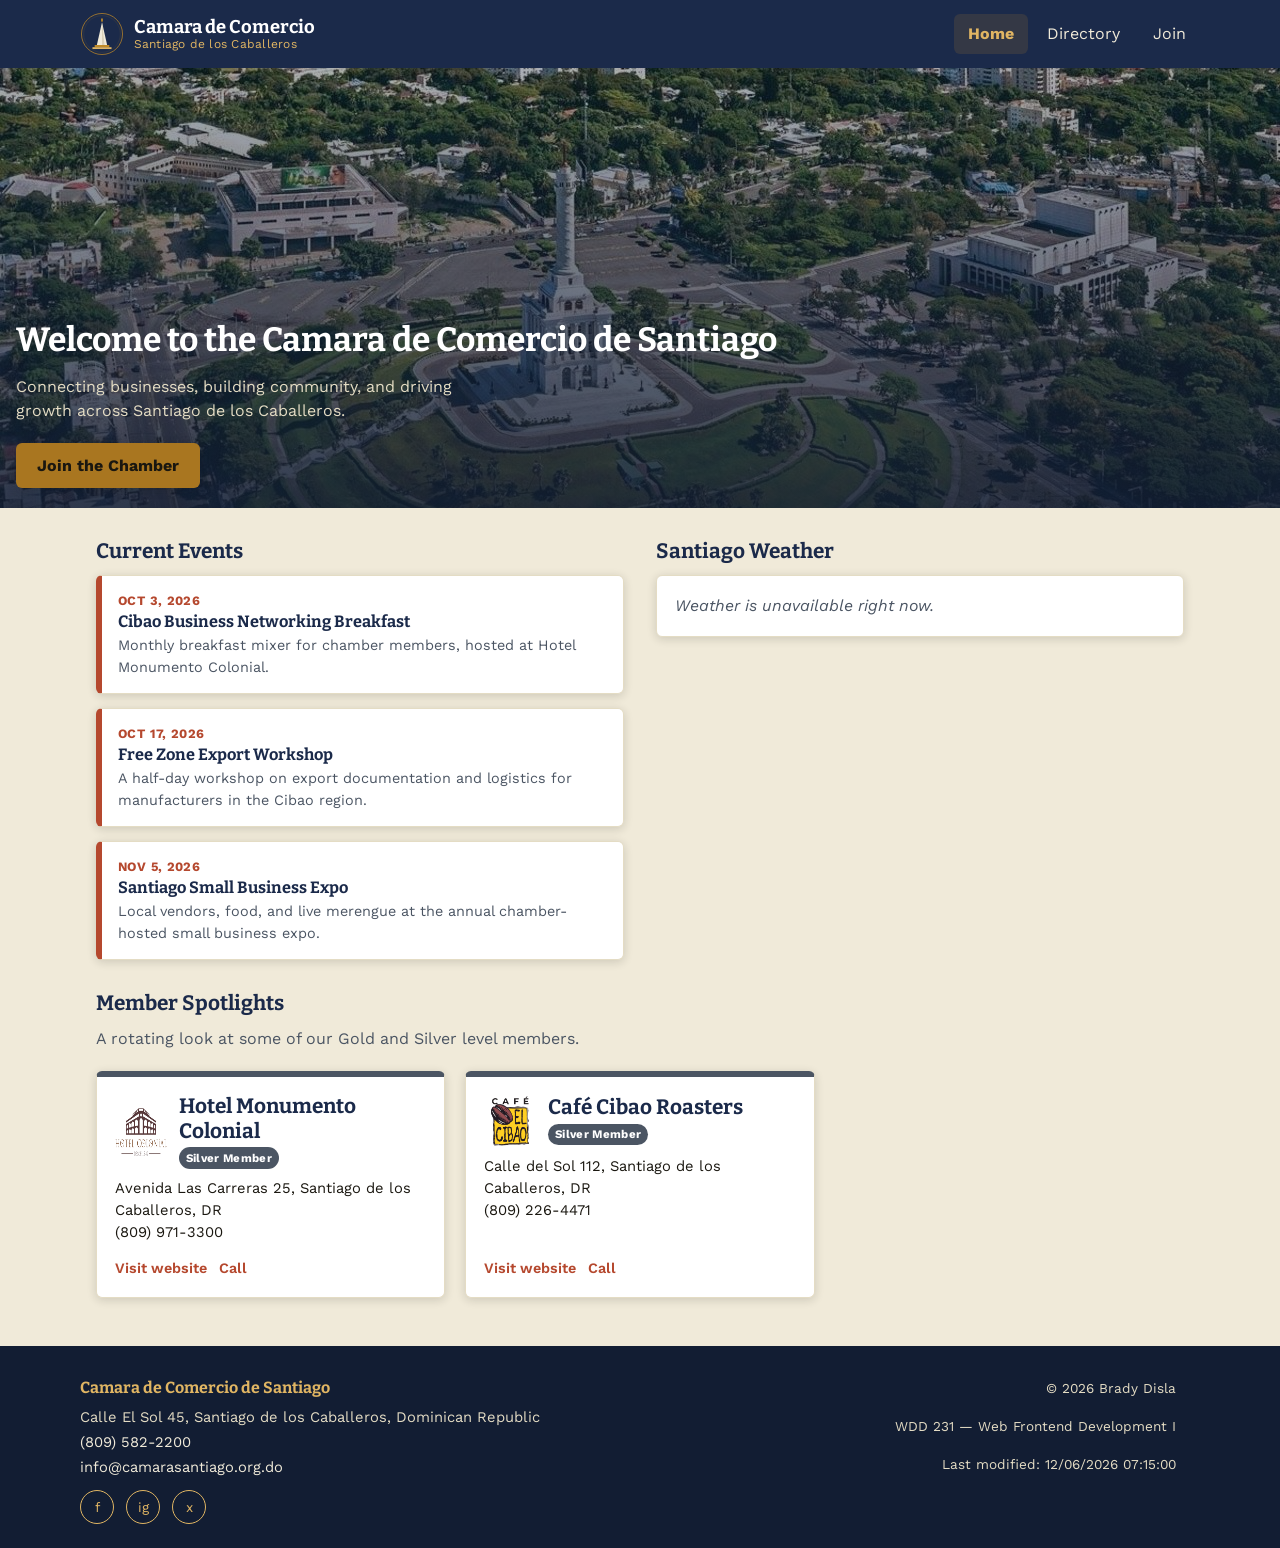
==== chamber/index.html @ 8d61a906 "w03" ====
<!DOCTYPE html>
<html lang="en">
<head>
  <meta charset="UTF-8">
  <meta name="viewport" content="width=device-width, initial-scale=1.0">

  <title>Home | Camara de Comercio de Santiago</title>
  <meta name="description" content="Camara de Comercio de Santiago — the chamber of commerce serving Santiago de los Caballeros, Dominican Republic. Join, connect, and grow with local businesses." />
  <meta name="author" content="Brady Disla" />

  <link rel="icon" type="image/svg+xml" href="images/favicon.svg" />

  <meta property="og:title" content="Home | Camara de Comercio de Santiago" />
  <meta property="og:description" content="Camara de Comercio de Santiago — the chamber of commerce serving Santiago de los Caballeros, Dominican Republic. Join, connect, and grow with local businesses." />
  <meta property="og:image" content="https://bradydisla.github.io/wdd231/chamber/images/og-image.svg" />
  <meta property="og:url" content="https://bradydisla.github.io/wdd231/chamber/index.html" />
  <meta property="og:type" content="website" />

  <link rel="preconnect" href="https://fonts.googleapis.com" />
  <link rel="preconnect" href="https://fonts.gstatic.com" crossorigin />
  <link href="https://fonts.googleapis.com/css2?family=Bitter:wght@500;700&family=Work+Sans:wght@400;500;600&display=swap" rel="stylesheet" />

  <link rel="stylesheet" href="styles/small.css" />
  <link rel="stylesheet" href="styles/larger.css" />

  <script src="scripts/home.js" defer></script>
</head>
<body>
  <a class="skip-link" href="#main">Skip to main content</a>

  <header class="site-header">
    <div class="header-flex">
      <a class="brand" href="index.html">
        <img src="images/chamber-logo.svg" alt="" width="44" height="44" />
        <span class="brand-text">
          <span class="brand-name">Camara de Comercio</span>
          <span class="brand-tag">Santiago de los Caballeros</span>
        </span>
      </a>

      <button class="nav-toggle" aria-expanded="false" aria-controls="primary-nav">
        <span class="visually-hidden">Menu</span>
        &#9776; Menu
      </button>

      <nav class="primary-nav" id="primary-nav">
        <ul>
          <li><a href="index.html" aria-current="page">Home</a></li>
          <li><a href="directory.html">Directory</a></li>
          <li><a href="join.html">Join</a></li>
        </ul>
      </nav>
    </div>
  </header>

  <main id="main">
    <section class="hero">
      <img
        class="hero-img"
        src="images/monumento-a-los-heroes.jpg"
        alt="View of Santiago de los Caballeros, Dominican Republic"
        width="1600"
        height="700"
      />
      <div class="hero-overlay">
        <h1>Welcome to the Camara de Comercio de Santiago</h1>
        <p>Connecting businesses, building community, and driving growth across Santiago de los Caballeros.</p>
        <a class="cta-button" href="join.html">Join the Chamber</a>
      </div>
    </section>

    <section class="home-highlights">
      <div class="highlight-col events-col">
        <h2>Current Events</h2>
        <ul class="events-list">
          <li class="event-card">
            <p class="event-date">Oct 3, 2026</p>
            <h3>Cibao Business Networking Breakfast</h3>
            <p>Monthly breakfast mixer for chamber members, hosted at Hotel Monumento Colonial.</p>
          </li>
          <li class="event-card">
            <p class="event-date">Oct 17, 2026</p>
            <h3>Free Zone Export Workshop</h3>
            <p>A half-day workshop on export documentation and logistics for manufacturers in the Cibao region.</p>
          </li>
          <li class="event-card">
            <p class="event-date">Nov 5, 2026</p>
            <h3>Santiago Small Business Expo</h3>
            <p>Local vendors, food, and live merengue at the annual chamber-hosted small business expo.</p>
          </li>
        </ul>
      </div>

      <div class="highlight-col weather-col">
        <h2>Santiago Weather</h2>
        <div id="weather-display" class="weather-card">
          <p class="weather-status">Loading weather&hellip;</p>
        </div>
      </div>
    </section>

    <section class="spotlights-section">
      <h2>Member Spotlights</h2>
      <p>A rotating look at some of our Gold and Silver level members.</p>
      <div id="members-display" class="grid">
        <p class="members-status">Loading spotlights&hellip;</p>
      </div>
    </section>
  </main>

  <footer class="site-footer">
    <div class="footer-flex">
      <div class="footer-contact">
        <h2>Camara de Comercio de Santiago</h2>
        <address>
          Calle El Sol 45, Santiago de los Caballeros, Dominican Republic<br />
          <a href="tel:+18095822200">(809) 582-2200</a><br />
          <a href="mailto:info@camarasantiago.org.do">info@camarasantiago.org.do</a>
        </address>
        <ul class="social-links">
          <li><a href="https://facebook.com" target="_blank" rel="noopener" aria-label="Facebook">f</a></li>
          <li><a href="https://instagram.com" target="_blank" rel="noopener" aria-label="Instagram">ig</a></li>
          <li><a href="https://x.com" target="_blank" rel="noopener" aria-label="X">x</a></li>
        </ul>
      </div>

      <div class="footer-meta">
        <p>&copy; <span id="year"></span> Brady Disla</p>
        <p>WDD 231 &mdash; Web Frontend Development I</p>
        <p>Last modified: <span id="last-modified"></span></p>
      </div>
    </div>
  </footer>
</body>
</html>
---- chamber/styles/small.css ----
/* =========================================================
   Camara de Comercio de Santiago — base / mobile-first styles
   ========================================================= */

/* ---- minimal reset (replaces normalize.css) ---- */
*,
*::before,
*::after {
  box-sizing: border-box;
}

html,
body,
h1,
h2,
h3,
h4,
p,
ul,
ol,
figure {
  margin: 0;
  padding: 0;
}

ul,
ol {
  list-style: none;
}

img {
  max-width: 100%;
  display: block;
}

a {
  color: inherit;
  text-decoration: none;
}

button {
  font: inherit;
  cursor: pointer;
}

html {
  line-height: 1.15;
  -webkit-text-size-adjust: 100%;
  scroll-behavior: smooth;
}

:root {
  --color-navy: #1b2a4a;
  --color-navy-dark: #121d33;
  --color-gold: #a97620;
  --color-gold-light: #e0b563;
  --color-terracotta: #b5482e;
  --color-cream: #f0ead9;
  --color-cream-dark: #e4dcc4;
  --color-ink: #1a1710;
  --color-slate: #4b5563;
  --color-white: #ffffff;

  --font-display: "Bitter", Georgia, "Times New Roman", serif;
  --font-body: "Work Sans", "Trebuchet MS", sans-serif;

  --content-width: 1120px;
  --radius: 6px;
  --shadow: 0 2px 10px rgba(26, 23, 16, 0.16);
}

/* -------------------- base -------------------- */

body {
  font-family: var(--font-body);
  color: var(--color-ink);
  background-color: var(--color-cream);
  line-height: 1.5;
}

h1,
h2,
h3,
h4 {
  font-family: var(--font-display);
  line-height: 1.2;
  margin-bottom: 0.5em;
  color: var(--color-navy);
}

p {
  margin-bottom: 1em;
  max-width: 62ch;
}

a:hover,
a:focus {
  text-decoration: underline;
}

a:focus-visible,
button:focus-visible {
  outline: 3px solid var(--color-gold);
  outline-offset: 2px;
}

.visually-hidden {
  position: absolute;
  width: 1px;
  height: 1px;
  padding: 0;
  margin: -1px;
  overflow: hidden;
  clip: rect(0, 0, 0, 0);
  white-space: nowrap;
  border: 0;
}

.skip-link {
  position: absolute;
  left: -9999px;
  top: 0;
  background: var(--color-gold-light);
  color: var(--color-navy-dark);
  padding: 0.6em 1em;
  z-index: 100;
  font-weight: 700;
}

.skip-link:focus {
  left: 0.5em;
  top: 0.5em;
}

/* -------------------- header -------------------- */

.site-header {
  background-color: var(--color-navy);
  color: var(--color-cream);
  padding: 0.75em 1em;
}

.header-flex {
  max-width: var(--content-width);
  margin: 0 auto;
  display: flex;
  align-items: center;
  justify-content: space-between;
  flex-wrap: wrap;
  gap: 0.5em;
}

.brand {
  display: flex;
  align-items: center;
  gap: 0.6em;
}

.brand img {
  width: 44px;
  height: 44px;
}

.brand-text {
  display: flex;
  flex-direction: column;
  line-height: 1.15;
}

.brand-name {
  font-family: var(--font-display);
  font-weight: 700;
  font-size: 1.15rem;
  color: var(--color-white);
}

.brand-tag {
  font-size: 0.75rem;
  letter-spacing: 0.02em;
  color: var(--color-gold-light);
}

.nav-toggle {
  background: transparent;
  border: 2px solid var(--color-gold);
  border-radius: var(--radius);
  color: var(--color-cream);
  font-size: 0.95rem;
  padding: 0.4em 0.7em;
}

.primary-nav {
  display: none;
  width: 100%;
  order: 3;
}

.primary-nav.open {
  display: block;
}

.primary-nav ul {
  margin-top: 0.75em;
  display: flex;
  flex-direction: column;
  border-top: 1px solid rgba(240, 234, 217, 0.25);
}

.primary-nav a {
  display: block;
  color: var(--color-cream);
  padding: 0.75em 0.25em;
  border-bottom: 1px solid rgba(240, 234, 217, 0.12);
}

.primary-nav a:hover,
.primary-nav a:focus {
  color: var(--color-gold-light);
  text-decoration: none;
}

.primary-nav a[aria-current="page"] {
  color: var(--color-gold-light);
  font-weight: 700;
}

/* -------------------- hero (directory-style page intro) -------------------- */

.page-intro {
  background-color: var(--color-navy-dark);
  background-image: linear-gradient(180deg, var(--color-navy-dark), var(--color-navy));
  color: var(--color-cream);
  padding: 2em 1em 1.5em;
}

.page-intro-inner {
  max-width: var(--content-width);
  margin: 0 auto;
}

.page-intro h1 {
  color: var(--color-white);
  font-size: 1.9rem;
  margin-bottom: 0.3em;
}

.page-intro p {
  color: var(--color-cream-dark);
  max-width: 60ch;
}

/* -------------------- main / directory -------------------- */

.directory-wrapper {
  max-width: var(--content-width);
  margin: 0 auto;
  padding: 1.5em 1em 3em;
}

.directory-controls {
  display: flex;
  align-items: center;
  justify-content: space-between;
  flex-wrap: wrap;
  gap: 0.75em;
  margin-bottom: 1.25em;
}

.directory-controls p {
  margin: 0;
  font-size: 0.9rem;
  color: var(--color-slate);
}

.view-toggle {
  display: inline-flex;
  border: 2px solid var(--color-navy);
  border-radius: var(--radius);
  overflow: hidden;
}

.view-toggle button {
  background: var(--color-white);
  border: none;
  color: var(--color-navy);
  font-family: var(--font-body);
  font-weight: 600;
  padding: 0.5em 0.9em;
  display: flex;
  align-items: center;
  gap: 0.4em;
}

.view-toggle button + button {
  border-left: 2px solid var(--color-navy);
}

.view-toggle button[aria-pressed="true"] {
  background: var(--color-navy);
  color: var(--color-cream);
}

.members-status {
  padding: 2em 1em;
  text-align: center;
  color: var(--color-slate);
  font-style: italic;
}

/* grid view (shared by the directory page and the home page spotlights) */

#members-display.grid {
  display: grid;
  grid-template-columns: 1fr;
  gap: 1.25em;
}

.card {
  background: var(--color-white);
  border: 1px solid var(--color-cream-dark);
  border-top: 6px solid var(--color-slate);
  border-radius: var(--radius);
  box-shadow: var(--shadow);
  padding: 1.1em;
  display: flex;
  flex-direction: column;
  gap: 0.5em;
}

.card[data-level="3"] {
  border-top-color: var(--color-gold);
}

.card[data-level="2"] {
  border-top-color: var(--color-slate);
}

.card[data-level="1"] {
  border-top-color: var(--color-terracotta);
}

.card-top {
  display: flex;
  align-items: center;
  gap: 0.75em;
}

.card-top img {
  width: 52px;
  height: 52px;
  border-radius: var(--radius);
  flex-shrink: 0;
}

.card-top h2 {
  font-size: 1.1rem;
  margin: 0;
}

.badge {
  display: inline-block;
  align-self: flex-start;
  font-size: 0.72rem;
  font-weight: 700;
  letter-spacing: 0.03em;
  padding: 0.2em 0.6em;
  border-radius: 999px;
  color: var(--color-white);
  background: var(--color-slate);
}

.badge[data-level="3"] {
  background: var(--color-gold);
  color: var(--color-ink);
}

.badge[data-level="2"] {
  background: var(--color-slate);
}

.badge[data-level="1"] {
  background: var(--color-terracotta);
}

.card p {
  margin: 0;
  font-size: 0.92rem;
}

.card .category {
  color: var(--color-navy);
  font-weight: 600;
  font-size: 0.85rem;
}

.card-actions {
  margin-top: auto;
  display: flex;
  gap: 0.75em;
  flex-wrap: wrap;
  padding-top: 0.4em;
}

.card-actions a {
  font-weight: 600;
  font-size: 0.9rem;
  color: var(--color-terracotta);
}

/* list view */

#members-display.list {
  display: flex;
  flex-direction: column;
  gap: 0.9em;
}

#members-display.list .card {
  flex-direction: row;
  align-items: center;
  border-top: 1px solid var(--color-cream-dark);
  border-left: 6px solid var(--color-slate);
  gap: 1em;
}

#members-display.list .card[data-level="3"] {
  border-left-color: var(--color-gold);
}

#members-display.list .card[data-level="2"] {
  border-left-color: var(--color-slate);
}

#members-display.list .card[data-level="1"] {
  border-left-color: var(--color-terracotta);
}

#members-display.list .card-top {
  flex: 1 1 auto;
}

#members-display.list .card-top img {
  display: none;
}

#members-display.list .card-body {
  display: none;
}

#members-display.list .card-actions {
  margin-top: 0;
}

/* -------------------- hero (home page) -------------------- */

.hero {
  position: relative;
}

.hero-img {
  width: 100%;
  height: 260px;
  object-fit: cover;
}

.hero-overlay {
  position: absolute;
  inset: 0;
  background: linear-gradient(180deg, rgba(18, 29, 51, 0.35), rgba(18, 29, 51, 0.88));
  color: var(--color-cream);
  display: flex;
  flex-direction: column;
  justify-content: flex-end;
  padding: 1.25em 1em;
  gap: 0.5em;
}

.hero-overlay h1 {
  color: var(--color-white);
  font-size: 1.6rem;
  margin-bottom: 0.2em;
}

.hero-overlay p {
  color: var(--color-cream-dark);
  max-width: 46ch;
  margin-bottom: 0.75em;
}

.cta-button {
  align-self: flex-start;
  background: var(--color-gold);
  color: var(--color-ink);
  font-weight: 700;
  padding: 0.65em 1.3em;
  border-radius: var(--radius);
  box-shadow: var(--shadow);
}

.cta-button:hover,
.cta-button:focus {
  background: var(--color-gold-light);
  text-decoration: none;
}

/* -------------------- home highlights: events + weather -------------------- */

.home-highlights {
  max-width: var(--content-width);
  margin: 0 auto;
  padding: 2em 1em;
  display: flex;
  flex-direction: column;
  gap: 2em;
}

.highlight-col h2 {
  font-size: 1.3rem;
}

.events-list {
  display: flex;
  flex-direction: column;
  gap: 0.9em;
}

.event-card {
  background: var(--color-white);
  border: 1px solid var(--color-cream-dark);
  border-left: 6px solid var(--color-terracotta);
  border-radius: var(--radius);
  box-shadow: var(--shadow);
  padding: 0.9em 1em;
}

.event-date {
  color: var(--color-terracotta);
  font-weight: 700;
  font-size: 0.8rem;
  text-transform: uppercase;
  letter-spacing: 0.03em;
  margin-bottom: 0.2em;
}

.event-card h3 {
  font-size: 1.02rem;
  margin-bottom: 0.2em;
}

.event-card p:last-child {
  font-size: 0.9rem;
  color: var(--color-slate);
  margin-bottom: 0;
}

.weather-card {
  background: var(--color-white);
  border: 1px solid var(--color-cream-dark);
  border-radius: var(--radius);
  box-shadow: var(--shadow);
  padding: 1.1em;
}

.weather-status {
  color: var(--color-slate);
  font-style: italic;
  margin: 0;
}

.weather-now {
  display: flex;
  align-items: baseline;
  gap: 0.5em;
  margin-bottom: 0.75em;
}

.weather-temp {
  font-family: var(--font-display);
  font-size: 2.2rem;
  color: var(--color-navy);
}

.weather-desc {
  color: var(--color-slate);
  text-transform: capitalize;
}

.forecast-list {
  display: flex;
  gap: 0.75em;
  border-top: 1px solid var(--color-cream-dark);
  padding-top: 0.75em;
}

.forecast-day {
  flex: 1;
  text-align: center;
  font-size: 0.85rem;
}

.forecast-day .day-label {
  font-weight: 700;
  color: var(--color-navy);
  display: block;
  margin-bottom: 0.2em;
}

/* -------------------- spotlights (home page) -------------------- */

.spotlights-section {
  max-width: var(--content-width);
  margin: 0 auto;
  padding: 0 1em 3em;
}

.spotlights-section h2 {
  font-size: 1.3rem;
}

.spotlights-section > p {
  color: var(--color-slate);
  margin-bottom: 1.25em;
}

/* -------------------- footer -------------------- */

.site-footer {
  background-color: var(--color-navy-dark);
  color: var(--color-cream-dark);
  padding: 2em 1em 1.5em;
}

.footer-flex {
  max-width: var(--content-width);
  margin: 0 auto;
  display: flex;
  flex-direction: column;
  gap: 1.5em;
}

.footer-flex h2 {
  color: var(--color-gold-light);
  font-size: 1rem;
  margin-bottom: 0.5em;
}

.footer-contact address {
  font-style: normal;
  font-size: 0.92rem;
  line-height: 1.7;
}

.footer-contact a {
  color: var(--color-cream);
}

.social-links {
  display: flex;
  gap: 0.75em;
  margin-top: 0.6em;
}

.social-links a {
  display: flex;
  align-items: center;
  justify-content: center;
  width: 34px;
  height: 34px;
  border: 1px solid var(--color-gold-light);
  border-radius: 50%;
  color: var(--color-gold-light);
  font-size: 0.85rem;
}

.social-links a:hover,
.social-links a:focus {
  background: var(--color-gold-light);
  color: var(--color-navy-dark);
  text-decoration: none;
}

.footer-meta {
  font-size: 0.85rem;
  border-top: 1px solid rgba(240, 234, 217, 0.15);
  padding-top: 1em;
  display: flex;
  flex-direction: column;
  gap: 0.3em;
}
---- chamber/styles/larger.css ----
/* =========================================================
   Camara de Comercio de Santiago — larger viewport enhancements
   ========================================================= */

@media (min-width: 640px) {
  #members-display.grid {
    grid-template-columns: repeat(2, 1fr);
  }

  .page-intro h1 {
    font-size: 2.3rem;
  }

  .hero-img {
    height: 360px;
  }
}

@media (min-width: 820px) {
  .nav-toggle {
    display: none;
  }

  .primary-nav {
    display: block;
    width: auto;
    order: 2;
  }

  .primary-nav ul {
    flex-direction: row;
    border-top: none;
    margin: 0;
    gap: 0.25em;
  }

  .primary-nav a {
    border-bottom: none;
    padding: 0.5em 0.9em;
    border-radius: var(--radius);
  }

  .primary-nav a[aria-current="page"] {
    background: #343845;
  }

  .footer-flex {
    flex-direction: row;
    justify-content: space-between;
    align-items: flex-start;
  }

  .footer-contact {
    flex: 1 1 45%;
  }

  .footer-meta {
    flex: 1 1 40%;
    border-top: none;
    padding-top: 0;
    text-align: right;
  }

  .hero-img {
    height: 440px;
  }

  .hero-overlay h1 {
    font-size: 2.1rem;
  }

  .home-highlights {
    flex-direction: row;
  }

  .highlight-col {
    flex: 1 1 50%;
  }
}

@media (min-width: 960px) {
  #members-display.grid {
    grid-template-columns: repeat(3, 1fr);
  }

  .page-intro {
    padding: 3em 1em 2em;
  }
}
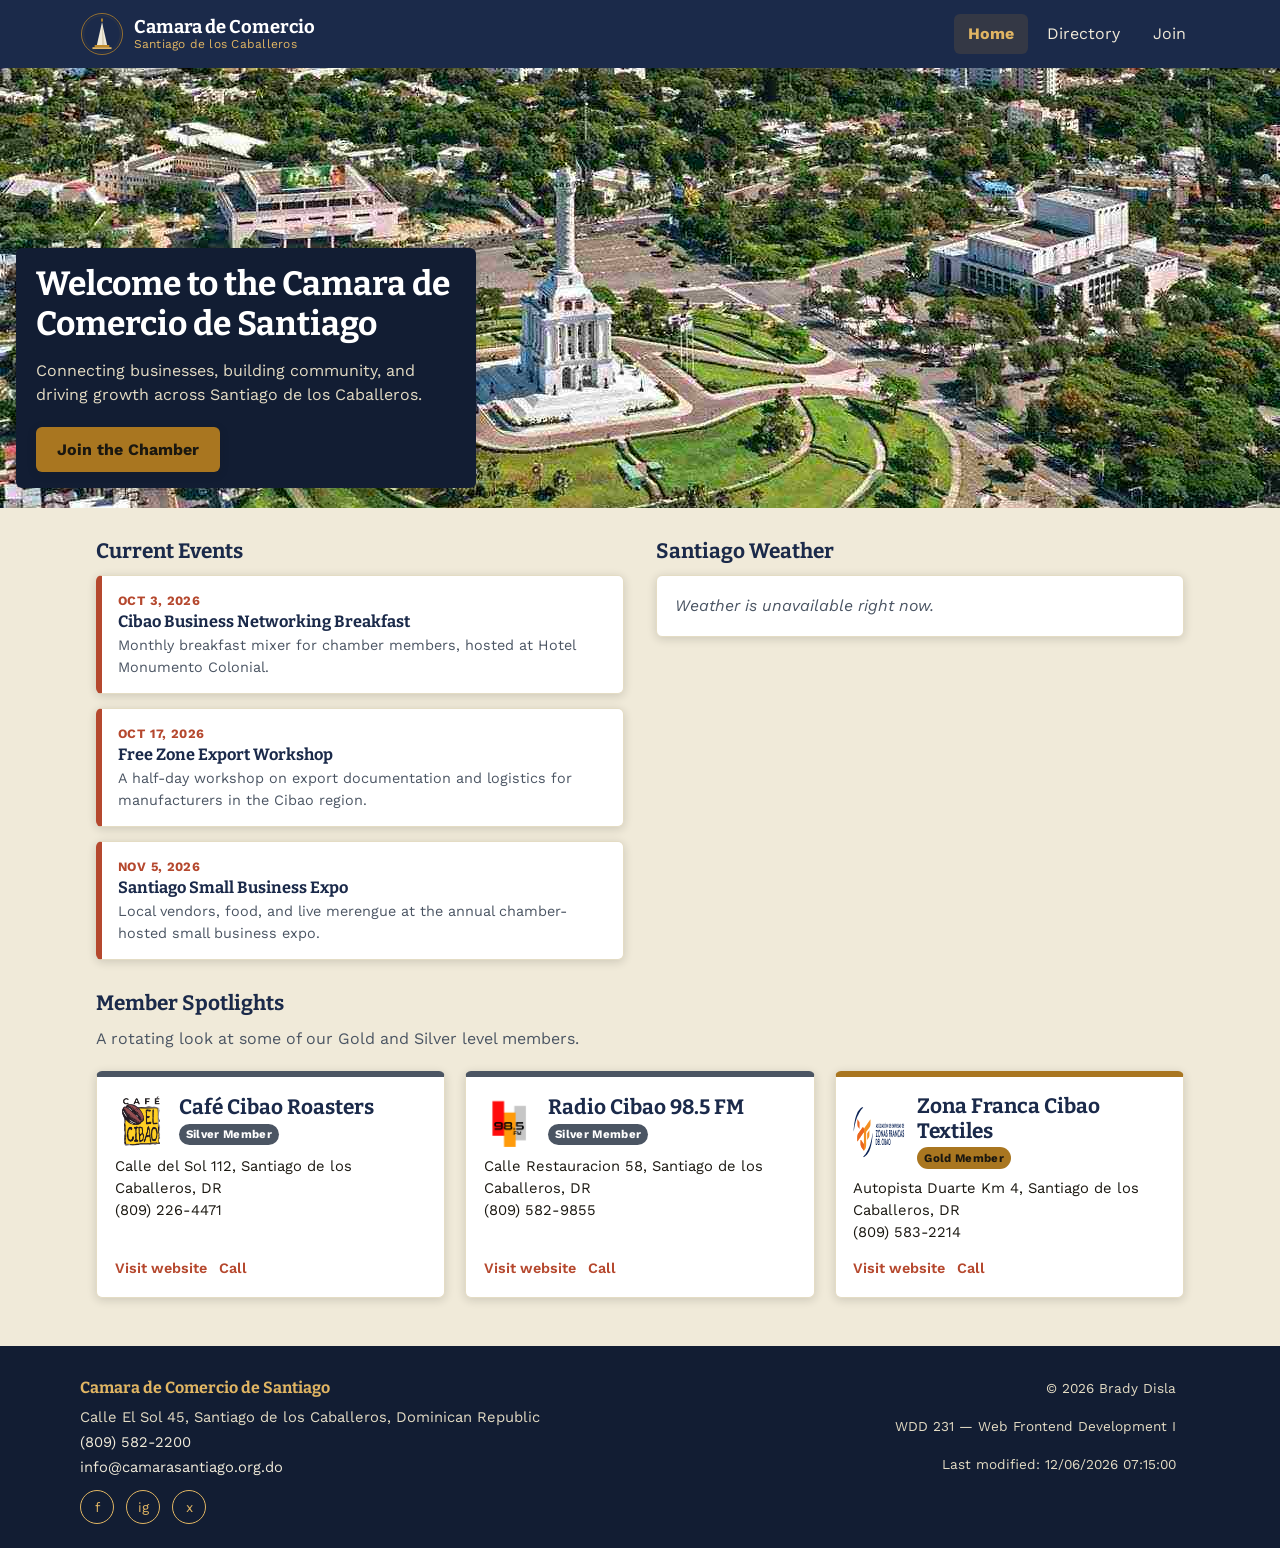
==== commit 5302ca9d: "w03" ====
--- a/chamber/index.html
+++ b/chamber/index.html
@@ -63,9 +63,11 @@
         height="700"
       />
       <div class="hero-overlay">
-        <h1>Welcome to the Camara de Comercio de Santiago</h1>
-        <p>Connecting businesses, building community, and driving growth across Santiago de los Caballeros.</p>
-        <a class="cta-button" href="join.html">Join the Chamber</a>
+        <div class="hero-caption">
+          <h1>Welcome to the Camara de Comercio de Santiago</h1>
+          <p>Connecting businesses, building community, and driving growth across Santiago de los Caballeros.</p>
+          <a class="cta-button" href="join.html">Join the Chamber</a>
+        </div>
       </div>
     </section>
 
--- a/chamber/styles/small.css
+++ b/chamber/styles/small.css
@@ -52,6 +52,7 @@
 :root {
   --color-navy: #1b2a4a;
   --color-navy-dark: #121d33;
+  --color-navy-highlight: #343845;
   --color-gold: #a97620;
   --color-gold-light: #e0b563;
   --color-terracotta: #b5482e;
@@ -466,24 +467,32 @@
 .hero-overlay {
   position: absolute;
   inset: 0;
-  background: linear-gradient(180deg, rgba(18, 29, 51, 0.35), rgba(18, 29, 51, 0.88));
-  color: var(--color-cream);
   display: flex;
   flex-direction: column;
   justify-content: flex-end;
   padding: 1.25em 1em;
+}
+
+.hero-caption {
+  align-self: flex-start;
+  max-width: 46ch;
+  background-color: var(--color-navy-dark);
+  border-radius: var(--radius);
+  box-shadow: var(--shadow);
+  padding: 1em 1.25em;
+  display: flex;
+  flex-direction: column;
   gap: 0.5em;
 }
 
-.hero-overlay h1 {
+.hero-caption h1 {
   color: var(--color-white);
   font-size: 1.6rem;
   margin-bottom: 0.2em;
 }
 
-.hero-overlay p {
+.hero-caption p {
   color: var(--color-cream-dark);
-  max-width: 46ch;
   margin-bottom: 0.75em;
 }
 
--- a/chamber/styles/larger.css
+++ b/chamber/styles/larger.css
@@ -41,7 +41,7 @@
   }
 
   .primary-nav a[aria-current="page"] {
-    background: #343845;
+    background: var(--color-navy-highlight);
   }
 
   .footer-flex {
@@ -65,7 +65,7 @@
     height: 440px;
   }
 
-  .hero-overlay h1 {
+  .hero-caption h1 {
     font-size: 2.1rem;
   }
 
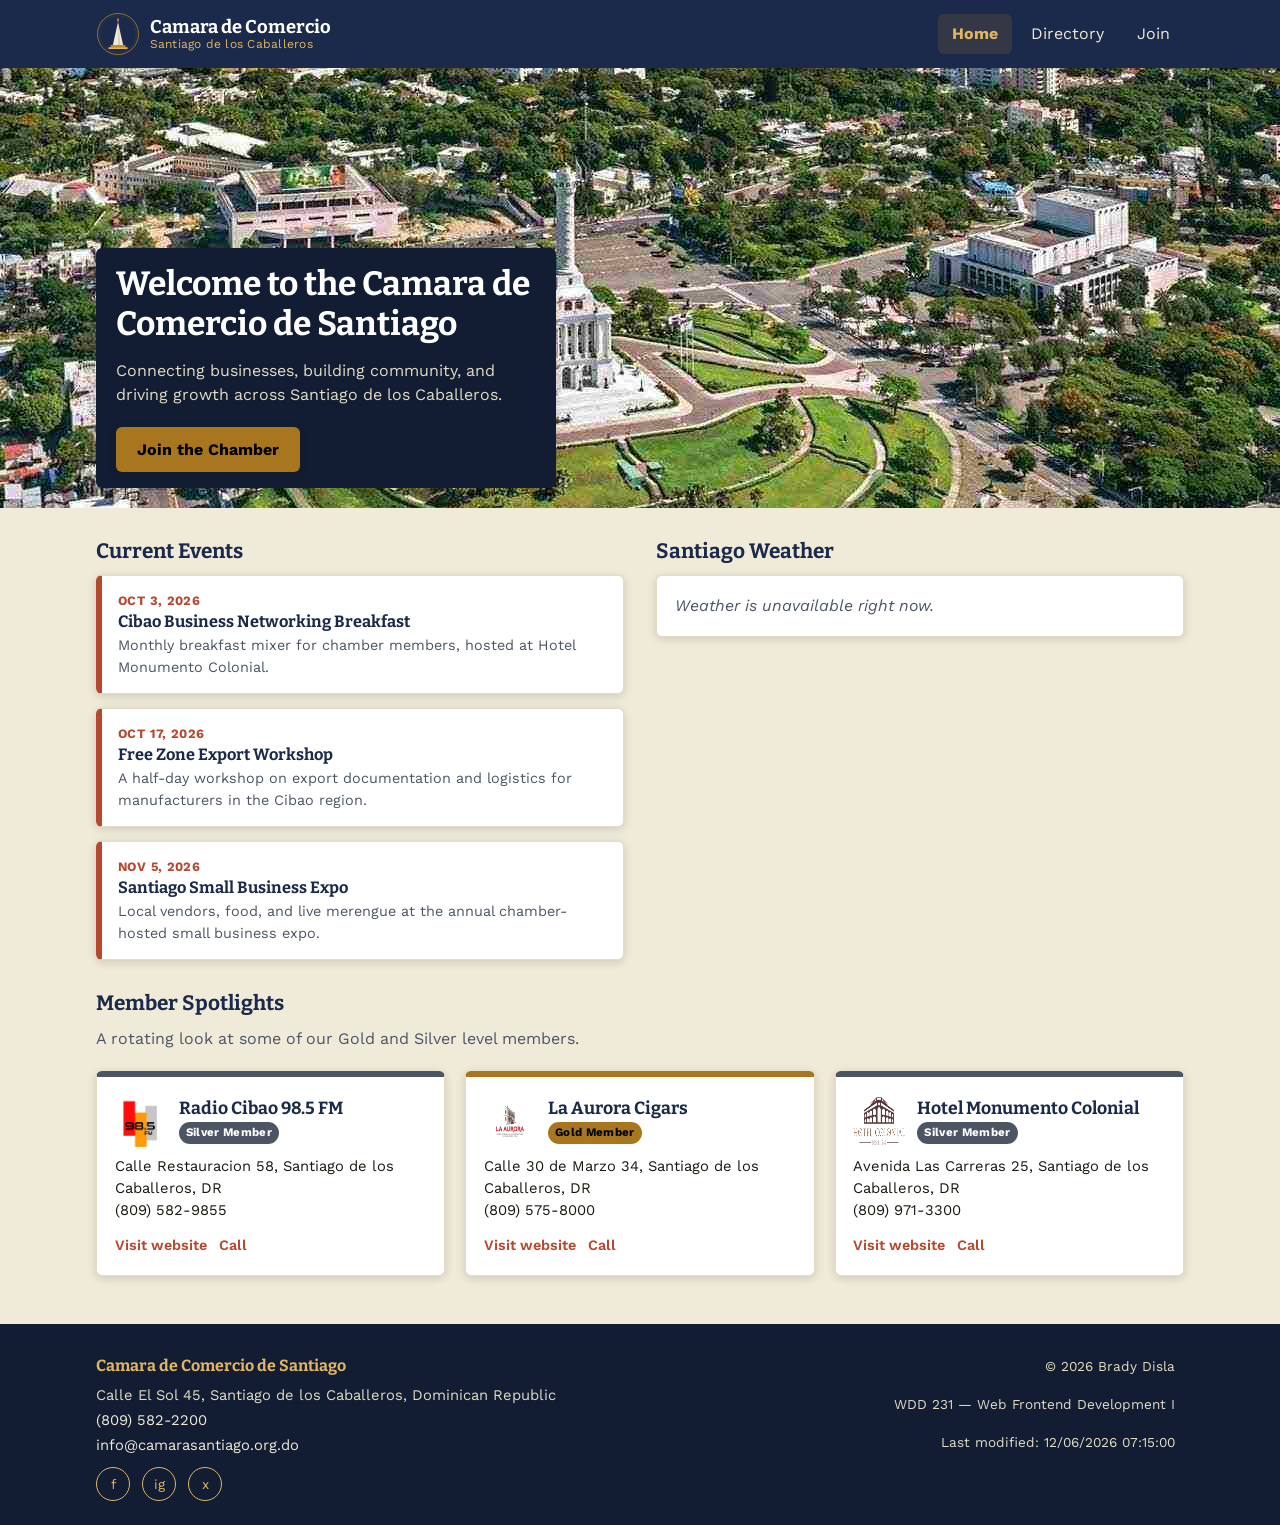
==== commit 462dfb10: "w03" ====
--- a/chamber/index.html
+++ b/chamber/index.html
@@ -39,7 +39,6 @@
       </a>
 
       <button class="nav-toggle" aria-expanded="false" aria-controls="primary-nav">
-        <span class="visually-hidden">Menu</span>
         &#9776; Menu
       </button>
 
--- a/chamber/styles/small.css
+++ b/chamber/styles/small.css
@@ -61,6 +61,7 @@
   --color-ink: #1a1710;
   --color-slate: #4b5563;
   --color-white: #ffffff;
+  --color-black: #000000;
 
   --font-display: "Bitter", Georgia, "Times New Roman", serif;
   --font-body: "Work Sans", "Trebuchet MS", sans-serif;
@@ -135,15 +136,18 @@
 
 /* -------------------- header -------------------- */
 
+/* Side padding lives on the inner container so the logo lines up
+   with the rest of the page content (same 1120px box everywhere). */
 .site-header {
   background-color: var(--color-navy);
   color: var(--color-cream);
-  padding: 0.75em 1em;
+  padding: 0.75em 0;
 }
 
 .header-flex {
   max-width: var(--content-width);
   margin: 0 auto;
+  padding: 0 1em;
   display: flex;
   align-items: center;
   justify-content: space-between;
@@ -353,7 +357,9 @@
   flex-shrink: 0;
 }
 
-.card-top h2 {
+/* h2 on the directory page, h3 on the home page spotlights */
+.card-top h2,
+.card-top h3 {
   font-size: 1.1rem;
   margin: 0;
 }
@@ -372,7 +378,7 @@
 
 .badge[data-level="3"] {
   background: var(--color-gold);
-  color: var(--color-ink);
+  color: var(--color-black);
 }
 
 .badge[data-level="2"] {
@@ -458,19 +464,23 @@
   position: relative;
 }
 
+/* Taller on mobile so the caption box never covers the whole photo */
 .hero-img {
   width: 100%;
-  height: 260px;
+  height: 340px;
   object-fit: cover;
 }
 
+/* Side padding follows the same 1120px content box as the header,
+   sections and footer, so everything shares one left edge. */
 .hero-overlay {
   position: absolute;
   inset: 0;
   display: flex;
   flex-direction: column;
   justify-content: flex-end;
-  padding: 1.25em 1em;
+  padding-block: 1.25em;
+  padding-inline: max(1em, calc((100% - var(--content-width)) / 2 + 1em));
 }
 
 .hero-caption {
@@ -499,7 +509,7 @@
 .cta-button {
   align-self: flex-start;
   background: var(--color-gold);
-  color: var(--color-ink);
+  color: var(--color-black);
   font-weight: 700;
   padding: 0.65em 1.3em;
   border-radius: var(--radius);
@@ -636,12 +646,13 @@
 .site-footer {
   background-color: var(--color-navy-dark);
   color: var(--color-cream-dark);
-  padding: 2em 1em 1.5em;
+  padding: 2em 0 1.5em;
 }
 
 .footer-flex {
   max-width: var(--content-width);
   margin: 0 auto;
+  padding: 0 1em;
   display: flex;
   flex-direction: column;
   gap: 1.5em;
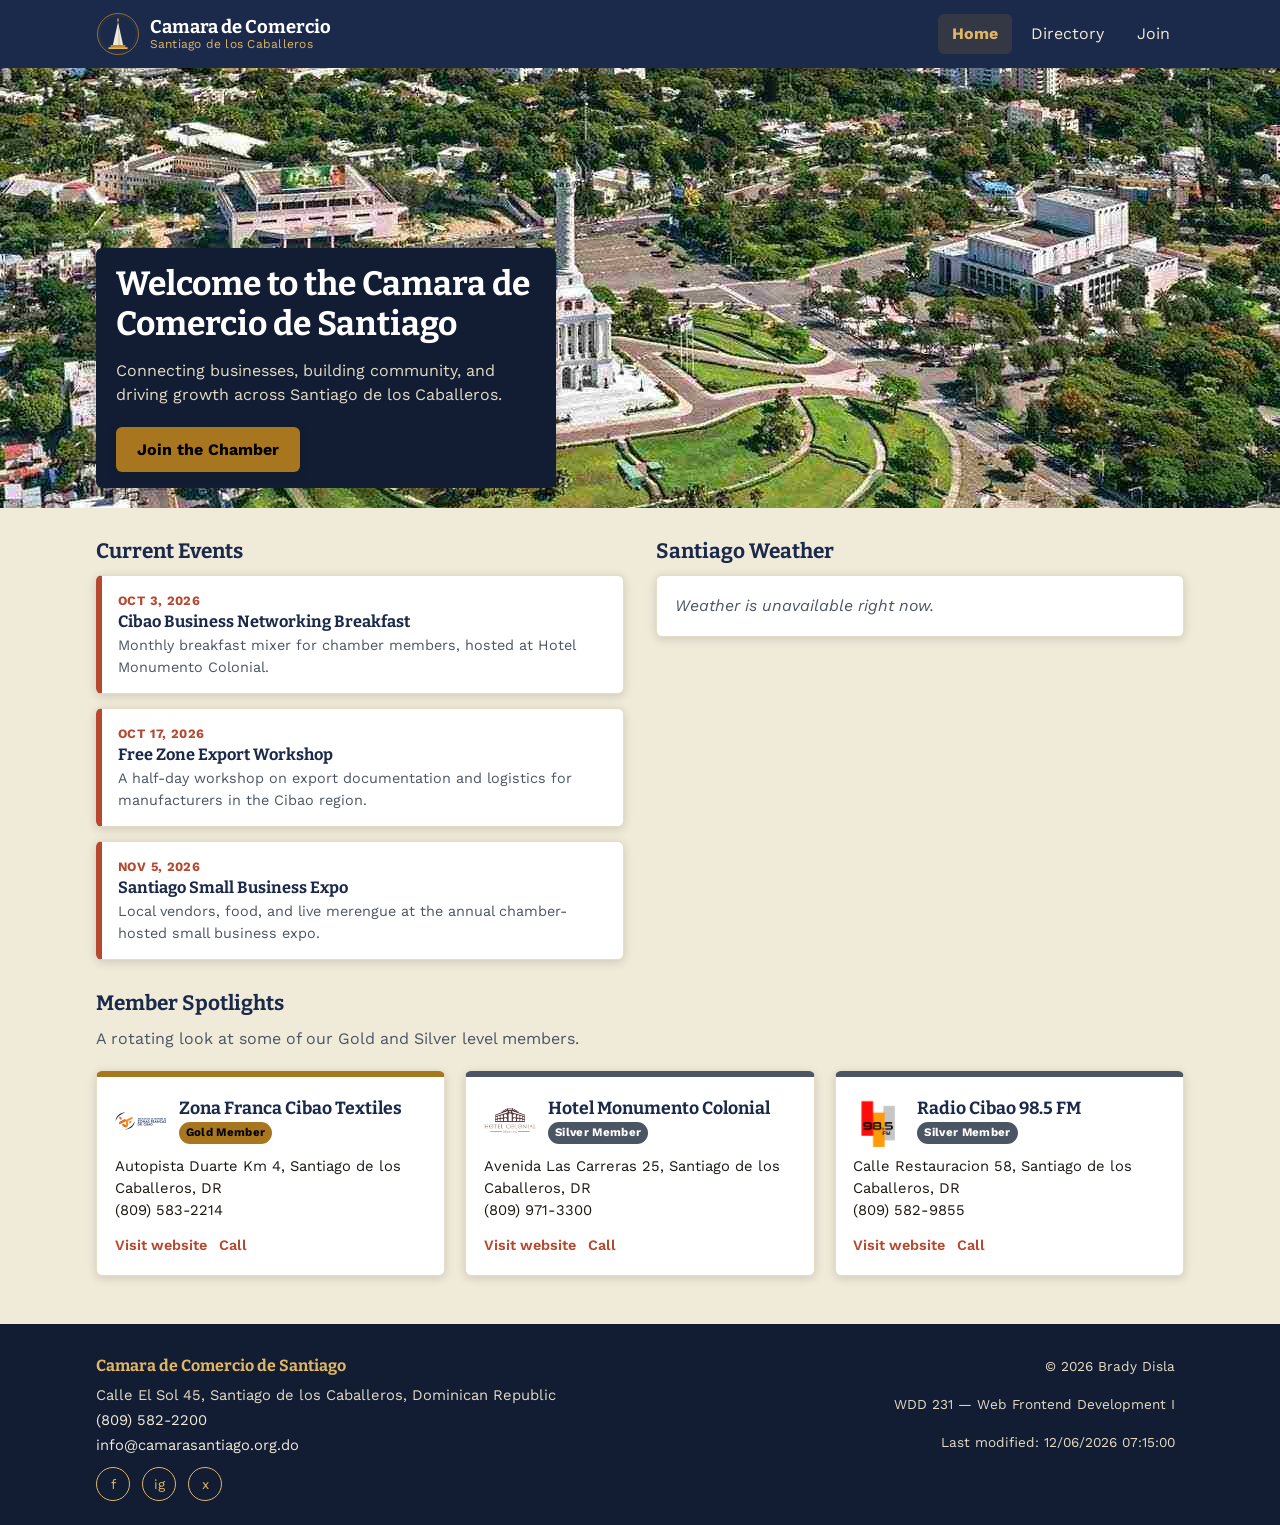
==== commit f9829cc3: "CR" ====
--- a/chamber/index.html
+++ b/chamber/index.html
@@ -4,13 +4,13 @@
   <meta charset="UTF-8">
   <meta name="viewport" content="width=device-width, initial-scale=1.0">
 
-  <title>Home | Camara de Comercio de Santiago</title>
+  <title>Welcome | Camara de Comercio de Santiago</title>
   <meta name="description" content="Camara de Comercio de Santiago — the chamber of commerce serving Santiago de los Caballeros, Dominican Republic. Join, connect, and grow with local businesses." />
   <meta name="author" content="Brady Disla" />
 
   <link rel="icon" type="image/svg+xml" href="images/favicon.svg" />
 
-  <meta property="og:title" content="Home | Camara de Comercio de Santiago" />
+  <meta property="og:title" content="Welcome | Camara de Comercio de Santiago" />
   <meta property="og:description" content="Camara de Comercio de Santiago — the chamber of commerce serving Santiago de los Caballeros, Dominican Republic. Join, connect, and grow with local businesses." />
   <meta property="og:image" content="https://bradydisla.github.io/wdd231/chamber/images/og-image.svg" />
   <meta property="og:url" content="https://bradydisla.github.io/wdd231/chamber/index.html" />
--- a/chamber/styles/small.css
+++ b/chamber/styles/small.css
@@ -355,6 +355,7 @@
   height: 52px;
   border-radius: var(--radius);
   flex-shrink: 0;
+  object-fit: contain;
 }
 
 /* h2 on the directory page, h3 on the home page spotlights */
@@ -460,25 +461,32 @@
 
 /* -------------------- hero (home page) -------------------- */
 
+/* The image is an absolutely positioned background layer; the caption
+   flows normally inside .hero, so .hero's height comes from the
+   caption's own content (with min-height as a floor). This means the
+   caption can never overflow past the image, at any viewport width or
+   text-wrap length: the box simply grows to fit it. */
 .hero {
   position: relative;
-}
-
-/* Taller on mobile so the caption box never covers the whole photo */
+  min-height: 260px;
+  display: flex;
+  flex-direction: column;
+  justify-content: flex-end;
+  overflow: hidden;
+}
+
 .hero-img {
+  position: absolute;
+  inset: 0;
+  z-index: -1;
   width: 100%;
-  height: 340px;
+  height: 100%;
   object-fit: cover;
 }
 
 /* Side padding follows the same 1120px content box as the header,
    sections and footer, so everything shares one left edge. */
 .hero-overlay {
-  position: absolute;
-  inset: 0;
-  display: flex;
-  flex-direction: column;
-  justify-content: flex-end;
   padding-block: 1.25em;
   padding-inline: max(1em, calc((100% - var(--content-width)) / 2 + 1em));
 }
@@ -497,7 +505,7 @@
 
 .hero-caption h1 {
   color: var(--color-white);
-  font-size: 1.6rem;
+  font-size: clamp(1.25rem, 4vw + 0.5rem, 1.6rem);
   margin-bottom: 0.2em;
 }
 
--- a/chamber/styles/larger.css
+++ b/chamber/styles/larger.css
@@ -11,8 +11,8 @@
     font-size: 2.3rem;
   }
 
-  .hero-img {
-    height: 360px;
+  .hero {
+    min-height: 360px;
   }
 }
 
@@ -61,8 +61,8 @@
     text-align: right;
   }
 
-  .hero-img {
-    height: 440px;
+  .hero {
+    min-height: 440px;
   }
 
   .hero-caption h1 {
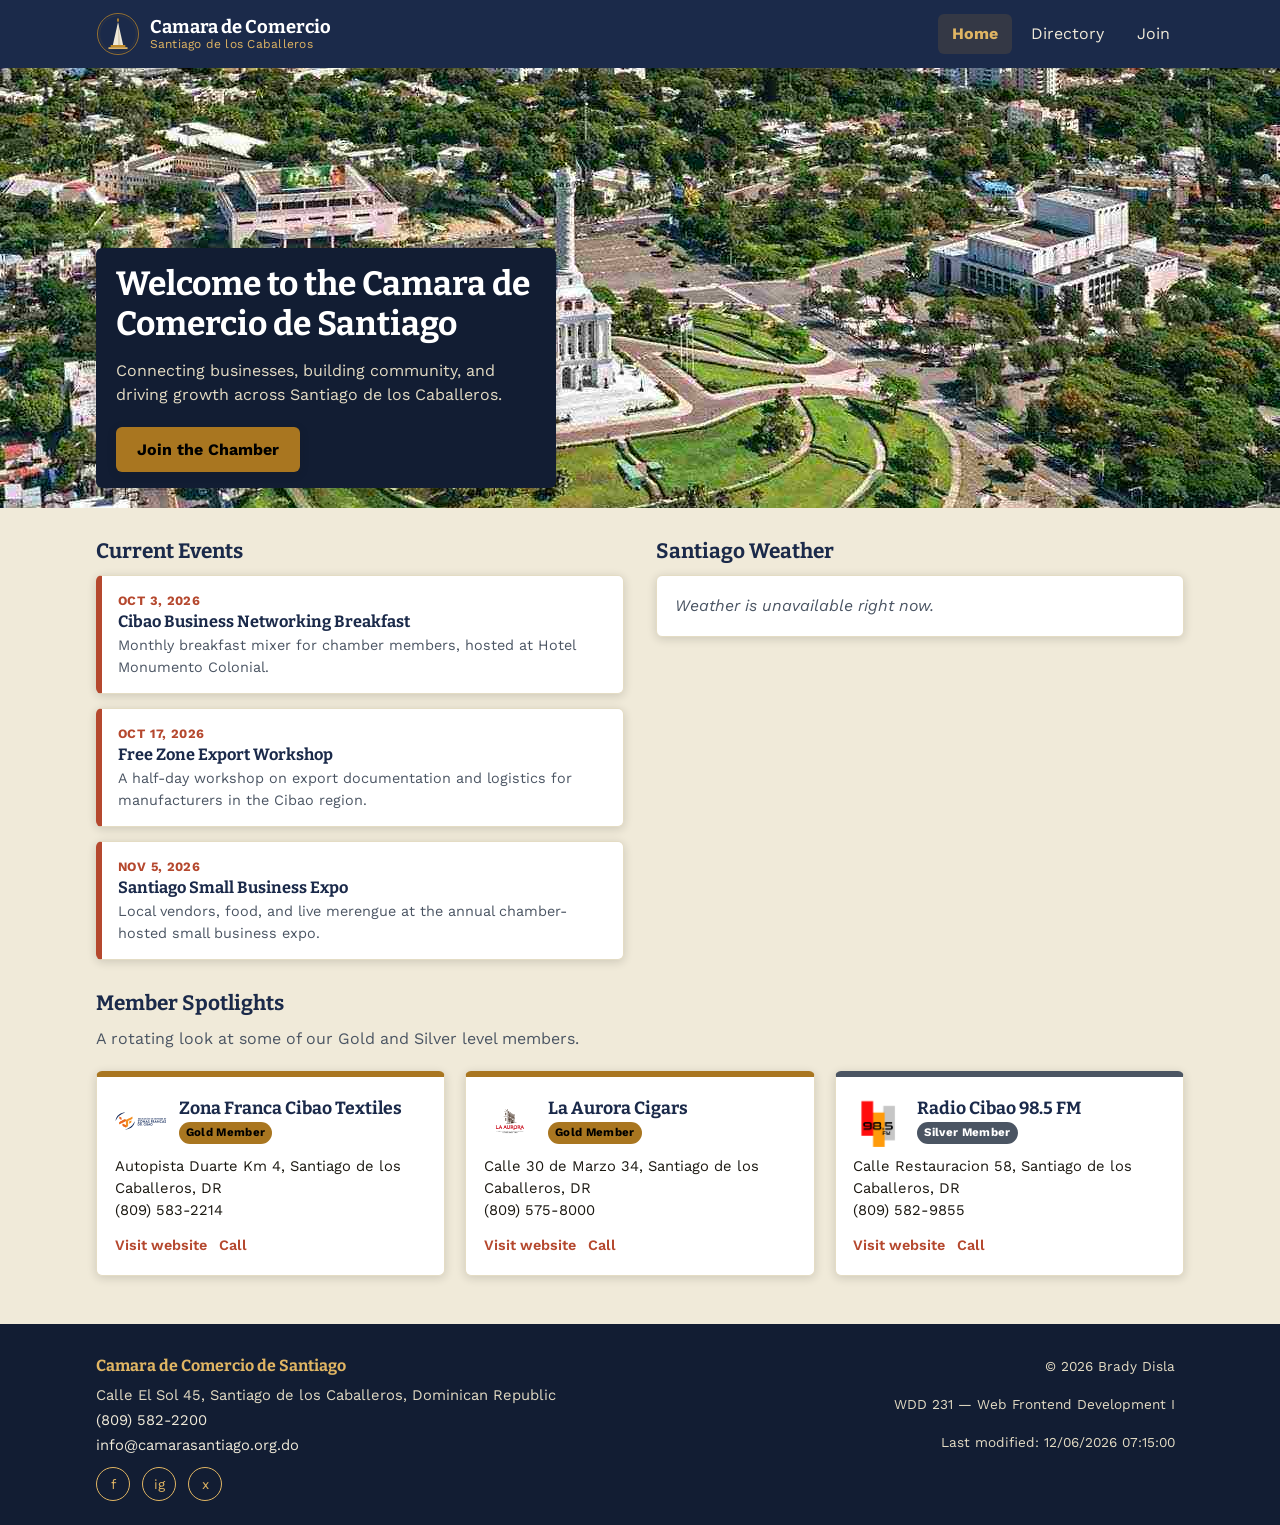
==== commit c60d5643: "CR" ====
--- a/chamber/index.html
+++ b/chamber/index.html
@@ -4,7 +4,7 @@
   <meta charset="UTF-8">
   <meta name="viewport" content="width=device-width, initial-scale=1.0">
 
-  <title>Welcome | Camara de Comercio de Santiago</title>
+  <title>Welcome | Camara de Comercio de Santiago | DR </title>
   <meta name="description" content="Camara de Comercio de Santiago — the chamber of commerce serving Santiago de los Caballeros, Dominican Republic. Join, connect, and grow with local businesses." />
   <meta name="author" content="Brady Disla" />
 
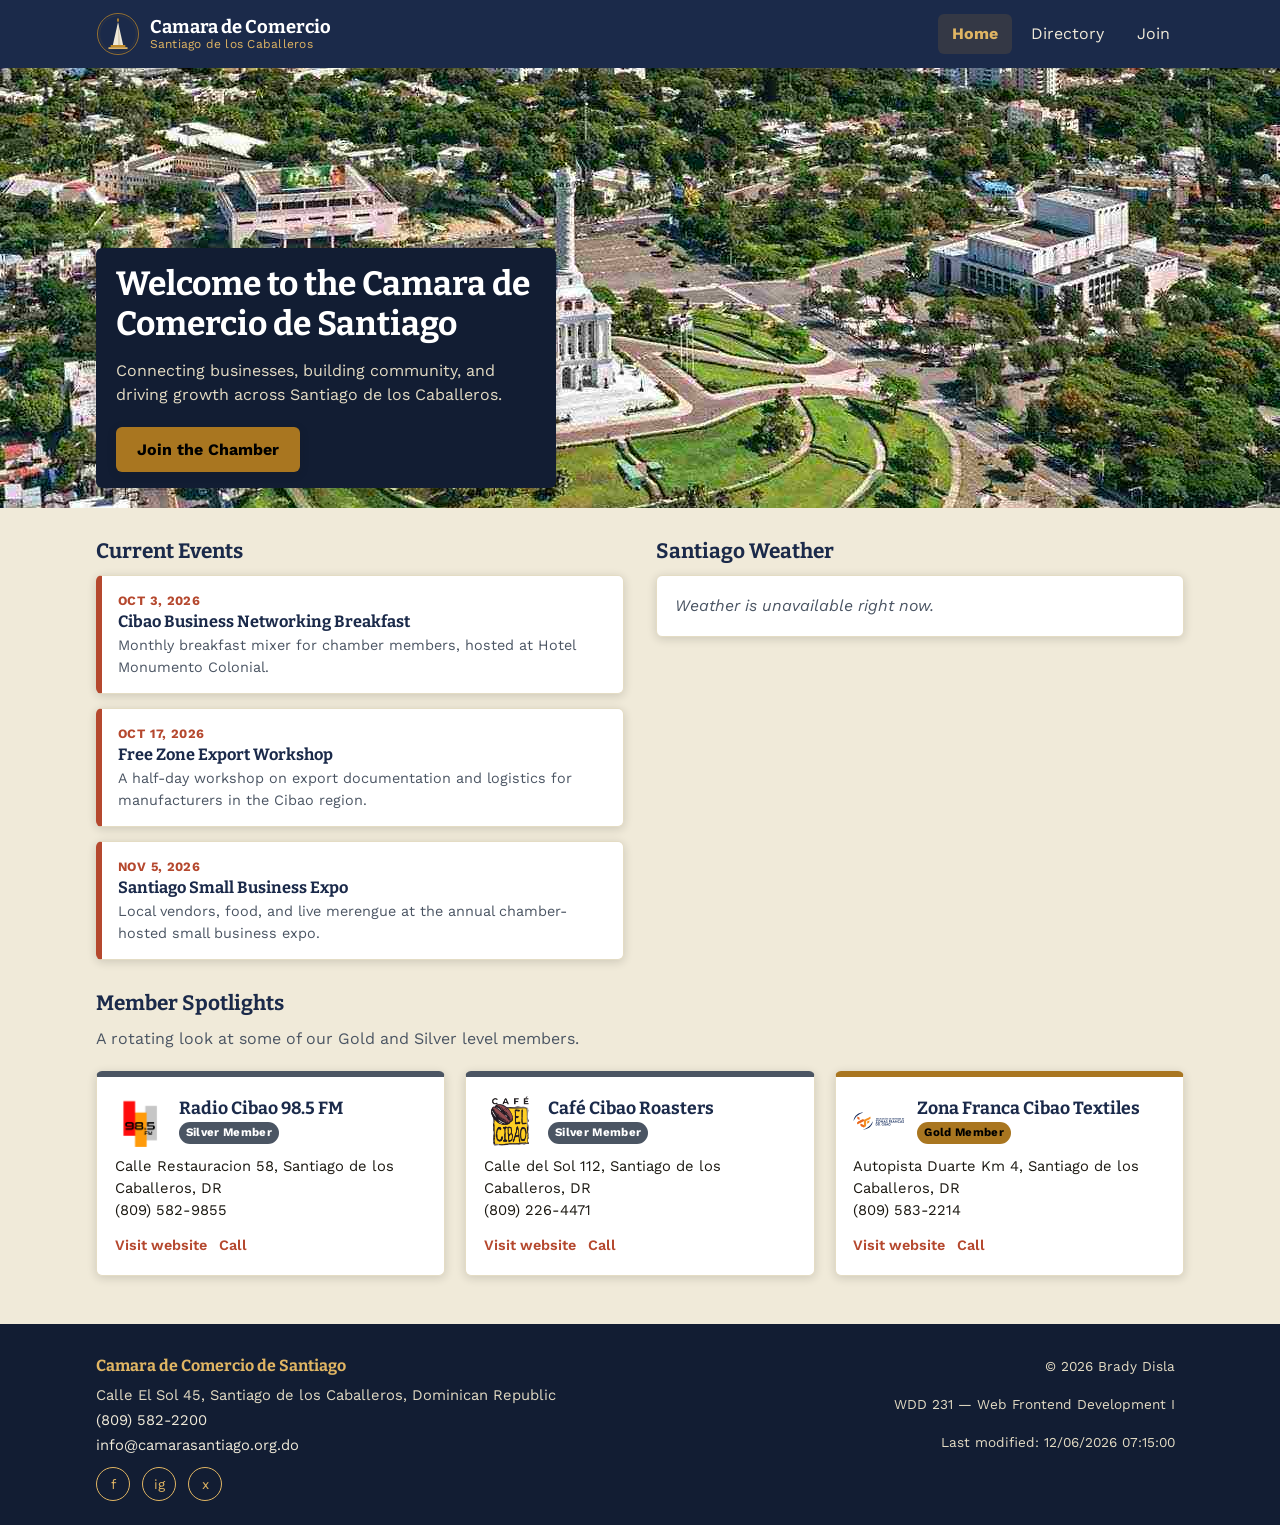
==== commit a47508fa: "DR" ====
--- a/chamber/index.html
+++ b/chamber/index.html
@@ -10,7 +10,7 @@
 
   <link rel="icon" type="image/svg+xml" href="images/favicon.svg" />
 
-  <meta property="og:title" content="Welcome | Camara de Comercio de Santiago" />
+  <meta property="og:title" content="Welcome | Camara de Comercio de Santiago | DR " />
   <meta property="og:description" content="Camara de Comercio de Santiago — the chamber of commerce serving Santiago de los Caballeros, Dominican Republic. Join, connect, and grow with local businesses." />
   <meta property="og:image" content="https://bradydisla.github.io/wdd231/chamber/images/og-image.svg" />
   <meta property="og:url" content="https://bradydisla.github.io/wdd231/chamber/index.html" />
